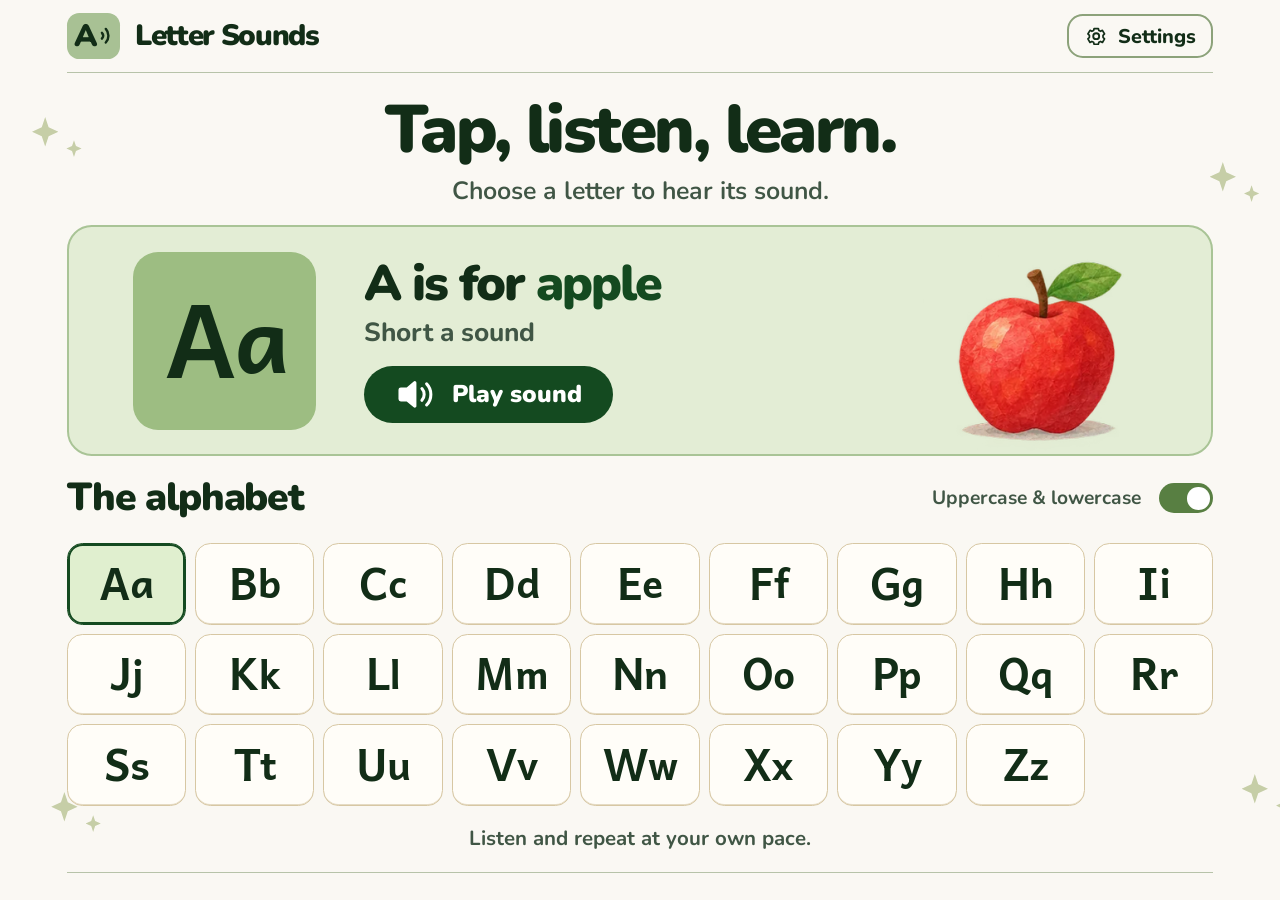
==== index.html @ 4aa6df6b "Build the Letter Sounds phonics app" ====
<!doctype html>
<html lang="en">
<head>
  <meta charset="utf-8">
  <meta name="viewport" content="width=device-width, initial-scale=1">
  <meta name="theme-color" content="#faf8f3">
  <meta name="description" content="Tap any letter from A to Z to hear its English phonics sound.">
  <title>Letter Sounds</title>
  <link rel="stylesheet" href="styles.css">
  <link rel="icon" href="data:,">
  <script src="app.js" defer></script>
</head>
<body>
  <header class="site-header">
    <div class="header-inner">
      <div class="wordmark">
        <span class="brand-icon" aria-hidden="true">
          A
          <svg viewBox="0 0 14 20" fill="none" stroke="currentColor" stroke-width="2.5" stroke-linecap="round">
            <path d="M3 7c1.5 1.7 1.5 4.3 0 6m4-10c3.6 3.9 3.6 10.1 0 14"/>
          </svg>
        </span>
        <span>Letter Sounds</span>
      </div>
      <button class="settings-button" id="open-settings" type="button" aria-haspopup="dialog">
        <svg aria-hidden="true" viewBox="0 0 24 24" fill="none" stroke="currentColor" stroke-width="2" stroke-linecap="round" stroke-linejoin="round">
          <path d="M9.5 3.5h5l.6 2.4 2 .9 2.2-1.2 2.5 4.3-1.8 1.7v2.3l1.8 1.7-2.5 4.3-2.2-1.2-2 .9-.6 2.4h-5l-.6-2.4-2-.9-2.2 1.2-2.5-4.3L4 13.9v-2.3L2.2 9.9l2.5-4.3 2.2 1.2 2-.9z" transform="translate(1.1 .6) scale(.91)"/>
          <circle cx="12" cy="12" r="3.2"/>
        </svg>
        Settings
      </button>
    </div>
  </header>

  <main class="shell" id="main">
    <div class="margin-stars" aria-hidden="true"><i></i><i></i><i></i><i></i></div>

    <div class="introduction">
      <h1>Tap, listen, learn.</h1>
      <p>Choose a letter to hear its sound.</p>
    </div>

    <section class="sound-card" id="sound-card" aria-labelledby="example-title">
      <div class="letter-preview" aria-hidden="true"><span id="large-upper">A</span><span class="lowercase" id="large-lower">a</span></div>
      <div class="sound-details">
        <div class="example" aria-live="polite" aria-atomic="true">
          <h2 id="example-title"><span id="example-prefix">A is for</span> <strong id="example-word">apple</strong></h2>
          <p id="sound-description">Short a sound</p>
        </div>
        <button class="play-button" id="play-sound" type="button">
          <svg aria-hidden="true" viewBox="0 0 32 28">
            <path fill="currentColor" d="M3 8h5l6-5a1.4 1.4 0 0 1 2.3 1v20a1.4 1.4 0 0 1-2.3 1l-6-5H3a2 2 0 0 1-2-2v-8a2 2 0 0 1 2-2Z"/>
            <path class="sound-waves" d="M21 9a7.5 7.5 0 0 1 0 10m4-14a13 13 0 0 1 0 18" fill="none" stroke="currentColor" stroke-width="2.6" stroke-linecap="round"/>
          </svg>
          Play sound
        </button>
      </div>
      <div class="example-picture" id="example-picture" aria-hidden="true"></div>
    </section>
    <p class="playback-status" id="playback-status" role="status" hidden></p>

    <section class="alphabet" aria-labelledby="alphabet-title">
      <div class="alphabet-header">
        <h2 id="alphabet-title">The alphabet</h2>
        <label class="switch-label">
          <span>Uppercase &amp; lowercase</span>
          <input class="switch" type="checkbox" role="switch" id="show-lowercase" checked>
        </label>
      </div>
      <div class="letters" id="letters"></div>
      <noscript><p>Enable JavaScript in your browser to play the letter sounds.</p></noscript>
    </section>

    <footer class="practice-note">Listen and repeat at your own pace.</footer>
  </main>

  <dialog id="settings" aria-labelledby="settings-title">
    <div class="dialog-content">
      <h2 id="settings-title">Settings</h2>
      <label class="switch-label picture-setting">
        <span>Show example pictures</span>
        <input class="switch" type="checkbox" role="switch" id="show-pictures" checked>
      </label>
      <p class="credits">Phonics sounds by <a href="https://phonicademy.com/audio-license" target="_blank" rel="noopener noreferrer">Phonicademy</a>.</p>
      <form method="dialog">
        <button class="done-button" type="submit" autofocus>Done</button>
      </form>
    </div>
  </dialog>

  <audio id="phonics-audio" preload="none"></audio>
</body>
</html>
---- styles.css ----
@font-face {
  font-family: Nunito;
  src: url("assets/fonts/nunito.woff2") format("woff2");
  font-style: normal;
  font-weight: 400 900;
  font-display: swap;
}

@font-face {
  font-family: Andika;
  src: url("assets/fonts/andika.woff2") format("woff2");
  font-style: normal;
  font-weight: 700;
  font-display: swap;
}

:root {
  color-scheme: light;
  --paper: #faf8f3;
  --ink: #122d17;
  --muted: #405645;
  --fern: #144a20;
  --leaf: #587f42;
  --panel: #e3edd5;
  --panel-edge: #a9c496;
  --letter-block: #9dbd82;
  --tile: #fffdf8;
  --tile-edge: #d7c7a3;
  --tile-active: #e0efcf;
  --page-width: 77.5rem;
  --gutter: clamp(1rem, 5.2vw, 5.5rem);
  font-family: Nunito, "Trebuchet MS", sans-serif;
  color: var(--ink);
  background: var(--paper);
}

*, *::before, *::after { box-sizing: border-box; }

body { margin: 0; }

button, input { font: inherit; }

button {
  color: inherit;
  cursor: pointer;
  touch-action: manipulation;
}

button:focus-visible, input:focus-visible, a:focus-visible {
  outline: 3px solid #275c9b;
  outline-offset: 4px;
}

.shell, .header-inner {
  width: min(var(--page-width), calc(100% - 2 * var(--gutter)));
  margin-inline: auto;
}

.site-header {
  position: relative;
}

.site-header::after {
  content: "";
  display: block;
  width: min(85rem, calc(100% - 2 * var(--gutter)));
  height: 1px;
  margin-inline: auto;
  background: #b7c3a9;
}

.header-inner {
  display: flex;
  align-items: center;
  justify-content: space-between;
  gap: 0.75rem;
  min-height: 4.5rem;
  padding-block: 0.5rem;
}

.wordmark {
  display: flex;
  align-items: center;
  gap: clamp(0.55rem, 1.15vw, 1.05rem);
  font-size: clamp(1.2rem, 2.3vw, 2.25rem);
  font-weight: 900;
  line-height: 1;
  letter-spacing: -0.045em;
}

.brand-icon {
  display: inline-flex;
  align-items: center;
  justify-content: center;
  gap: 0.08em;
  width: clamp(2.45rem, 4.2vw, 4rem);
  height: clamp(2.35rem, 3.6vw, 3.45rem);
  border-radius: 0.4em;
  background: #a8c194;
  font-size: 1.05em;
  letter-spacing: -0.05em;
}

.brand-icon svg { width: 0.44em; height: 0.63em; }

.settings-button {
  display: inline-flex;
  flex-shrink: 0;
  align-items: center;
  gap: 0.5em;
  min-height: 2.75rem;
  padding: 0.35em 0.8em;
  border: 2px solid #8ca27a;
  border-radius: 0.8em;
  background: transparent;
  font-size: clamp(0.94rem, 1.55vw, 1.42rem);
  font-weight: 800;
}

.settings-button svg { width: 1.13em; height: 1.13em; }

.introduction {
  padding-block: clamp(1.3rem, 1.55vw, 1.55rem) clamp(1.1rem, 1.3vw, 1.35rem);
  text-align: center;
}

.introduction h1 {
  margin: 0;
  font-size: clamp(2.25rem, 5.25vw, 5.2rem);
  font-weight: 900;
  letter-spacing: -0.038em;
  line-height: 1.08;
  text-wrap: balance;
}

.introduction p {
  margin: 0.3em 0 0;
  color: var(--muted);
  font-size: clamp(1.06rem, 1.95vw, 1.8rem);
  font-weight: 650;
}

.sound-card {
  display: grid;
  grid-template-columns: auto minmax(0, 1fr) auto;
  align-items: center;
  gap: clamp(1rem, 3.8vw, 3.75rem);
  min-height: clamp(11.5rem, 18vw, 17.3rem);
  padding: 0 clamp(1.15rem, 5vw, 4.9rem);
  border: 2px solid var(--panel-edge);
  border-radius: 1.55rem;
  background: var(--panel);
}

.letter-preview {
  display: flex;
  align-items: center;
  justify-content: center;
  width: clamp(6.65rem, 14.3vw, 13.75rem);
  height: clamp(6.5rem, 13.9vw, 13.3rem);
  border-radius: 0.245em;
  background: var(--letter-block);
  font-family: Andika, Nunito, sans-serif;
  font-size: clamp(3.35rem, 8vw, 7.65rem);
  font-weight: 700;
  line-height: 1;
  letter-spacing: -0.045em;
  padding-bottom: 0.08em;
}

.letter-preview .lowercase { font-size: 0.88em; }

.sound-details { padding-block: 1rem; }

.example h2 {
  margin: 0;
  font-size: clamp(1.85rem, 3.9vw, 3.75rem);
  font-weight: 900;
  line-height: 1.06;
  letter-spacing: -0.04em;
}

.example strong { color: var(--fern); font-weight: inherit; }

.example p {
  margin: 0.2em 0 0.65em;
  color: var(--muted);
  font-size: clamp(1.06rem, 2.05vw, 1.95rem);
  font-weight: 750;
  line-height: 1.23;
}

.play-button, .done-button {
  display: inline-flex;
  align-items: center;
  justify-content: center;
  gap: 0.65em;
  min-height: 2.75rem;
  padding: 0.45em 1.3em;
  border: 0;
  border-radius: 999px;
  background: var(--fern);
  color: #fff;
  font-weight: 900;
  line-height: 1.4;
}

.play-button {
  padding-block: 0.48em;
  font-size: clamp(1rem, 1.9vw, 1.8rem);
  white-space: nowrap;
}

.play-button svg {
  width: 1.65em;
  height: 1.35em;
}

[data-playing] .play-button { background: #276738; }

.example-picture {
  --picture-x: 0%;
  --picture-y: 0%;
  width: clamp(8rem, 17.5vw, 17rem);
  aspect-ratio: 1;
  background-repeat: no-repeat;
  background-size: 400% 400%;
  background-position: var(--picture-x) var(--picture-y);
}

.example-picture[data-sheet="1"] { background-image: url("assets/examples-a-m.webp"); }
.example-picture[data-sheet="2"] { background-image: url("assets/examples-n-z.webp"); }
[data-hide-pictures] .example-picture { visibility: hidden; }

.playback-status {
  margin: 0.6rem 0 0;
  color: #783421;
  font-weight: 800;
}

.alphabet-header {
  display: flex;
  align-items: center;
  justify-content: space-between;
  gap: 0.5rem 1rem;
  margin-block: clamp(0.9rem, 1.6vw, 1.5rem) clamp(0.6rem, 1.75vw, 1.65rem);
}

.alphabet-header h2 {
  margin: 0;
  font-size: clamp(1.55rem, 3.05vw, 2.85rem);
  font-weight: 900;
  line-height: 1.08;
  letter-spacing: -0.035em;
}

.switch-label {
  display: flex;
  align-items: center;
  gap: clamp(0.45rem, 1.35vw, 1.2rem);
  min-height: 2.75rem;
  color: var(--muted);
  font-size: clamp(0.9rem, 1.5vw, 1.4rem);
  font-weight: 700;
  cursor: pointer;
  touch-action: manipulation;
}

.switch {
  appearance: none;
  display: grid;
  place-items: center start;
  flex-shrink: 0;
  width: 2.85em;
  height: 1.55em;
  margin: 0;
  padding: 0 0.18em;
  border: 0;
  border-radius: 100px;
  background: #6c7569;
  cursor: pointer;
}

.switch::before {
  content: "";
  width: 1.18em;
  height: 1.18em;
  border-radius: 50%;
  background: #fff;
}

.switch:checked { background: var(--leaf); }
.switch:checked::before { justify-self: end; }

.letters {
  display: grid;
  grid-template-columns: repeat(9, minmax(0, 1fr));
  gap: clamp(0.5rem, 0.7vw, 0.75rem);
}

.letter {
  display: flex;
  align-items: center;
  justify-content: center;
  min-height: clamp(3.6rem, 6.4vw, 6.1rem);
  padding: 0 0.06em 0.09em;
  border: 1px solid var(--tile-edge);
  border-radius: clamp(0.7rem, 1.2vw, 1.05rem);
  background: var(--tile);
  box-shadow: inset 0 -1px #e5dbc4;
  font-family: Andika, Nunito, sans-serif;
  font-size: clamp(1.65rem, 3.45vw, 3.2rem);
  font-weight: 700;
  line-height: 1;
  letter-spacing: -0.02em;
}

.letter .lowercase { font-size: 0.89em; }

.letter[aria-pressed="true"] {
  border-color: var(--fern);
  background: var(--tile-active);
  box-shadow: inset 0 0 0 2px var(--fern);
}

.letter:active { background: #d3e5be; }
[data-uppercase-only] .lowercase { display: none; }

.practice-note {
  padding: 0.85em 0 1em;
  color: var(--muted);
  font-size: clamp(1rem, 1.6vw, 1.45rem);
  font-weight: 700;
  text-align: center;
}

.shell::after {
  content: "";
  display: block;
  height: 1px;
  margin: 0 auto 1rem;
  background: #b7c3a9;
}

.margin-stars {
  position: absolute;
  inset: 0;
  overflow: hidden;
  z-index: -1;
  pointer-events: none;
}

.margin-stars i {
  position: absolute;
  color: #c6cea7;
}

.margin-stars i:nth-child(1) { left: 2.5%; top: 13%; }
.margin-stars i:nth-child(2) { right: 5.5%; top: 18%; }
.margin-stars i:nth-child(3) { left: 4%; top: 88%; }
.margin-stars i:nth-child(4) { right: 3%; top: 86%; }

.margin-stars i::before, .margin-stars i::after {
  content: "";
  position: absolute;
  width: 1.65rem;
  height: 1.85rem;
  background: currentColor;
  clip-path: polygon(50% 0, 63% 35%, 100% 50%, 63% 65%, 50% 100%, 37% 65%, 0 50%, 37% 35%);
}

.margin-stars i::after {
  width: 0.95rem;
  height: 1.05rem;
  left: 2.15rem;
  top: 1.45rem;
}

dialog {
  width: min(26rem, calc(100% - 2rem));
  max-height: calc(100% - 2rem);
  padding: 0;
  border: 2px solid var(--panel-edge);
  border-radius: 1.35rem;
  background: var(--paper);
  color: var(--ink);
  box-shadow: 0 1rem 3.5rem #15261433;
}

dialog::backdrop { background: #18251765; }

.dialog-content { padding: 1.5rem; }

.dialog-content h2 {
  margin: 0 0 0.4rem;
  font-size: 1.85rem;
  font-weight: 900;
}

.picture-setting {
  justify-content: space-between;
  padding-block: 0.55rem;
  font-size: 1.06rem;
}

.credits { margin: 0.75rem 0 1.25rem; color: var(--muted); }
.credits a { color: var(--fern); font-weight: 800; }
.done-button { min-width: 6.5rem; }

@media (hover: hover) {
  .settings-button:hover { background: #edf0e5; }
  .play-button:hover, .done-button:hover { background: #276738; }
  .letter:not([aria-pressed="true"]):hover { background: #f1f5e8; }
}

@media (max-width: 74rem) {
  .margin-stars { display: none; }
}

@media (max-width: 58rem) {
  .letters { grid-template-columns: repeat(6, minmax(0, 1fr)); }
  .letter { min-height: clamp(3.75rem, 8.8vw, 5rem); }
}

@media (max-width: 39rem) {
  :root { --gutter: 1rem; }

  .header-inner { min-height: 3.75rem; }
  .settings-button { border-width: 1px; }
  .introduction { padding-block: 1.2rem 1rem; }
  .introduction p { margin-top: 0.4rem; }

  .sound-card {
    grid-template-columns: auto minmax(0, 1fr) auto;
    gap: 0.7rem;
    min-height: 10rem;
    padding: 1rem 0.85rem;
    border-radius: 1.15rem;
  }

  .letter-preview {
    width: clamp(3.4rem, 16.5vw, 6.65rem);
    height: clamp(3.5rem, 16.5vw, 6.5rem);
    font-size: clamp(1.95rem, 9.2vw, 3.35rem);
    border-radius: 0.3em;
  }

  .sound-details { padding: 0; }
  .example h2 { font-size: clamp(1.17rem, 5.5vw, 1.85rem); }
  .example p { font-size: clamp(0.9rem, 3.65vw, 1.05rem); margin-block: 0.32em 0.65em; }
  .play-button { padding-inline: 0.78em; gap: 0.45em; }
  .play-button svg { width: 1.25em; }
  .example-picture { width: clamp(2.65rem, 16vw, 8rem); }

  .alphabet-header { margin-block: 0.8rem 0.5rem; column-gap: 0.45rem; flex-wrap: wrap; }
  .alphabet-header h2 { font-size: clamp(1.2rem, 5.5vw, 1.6rem); }
  .switch-label { gap: 0.45rem; }
  .alphabet-header .switch-label { font-size: 0.85rem; }
  .letters { grid-template-columns: repeat(4, minmax(0, 1fr)); }
  .letter { min-height: clamp(3.45rem, 16vw, 4.5rem); font-size: clamp(1.6rem, 7.8vw, 2.35rem); }
}

@media (max-width: 23rem) {
  .sound-card { gap: 0.45rem; padding-inline: 0.62rem; }
  .example-picture { width: clamp(2.4rem, 14vw, 3.5rem); }
  .alphabet-header { column-gap: 0.4rem; }
  .alphabet-header .switch-label { font-size: 0.82rem; }
}
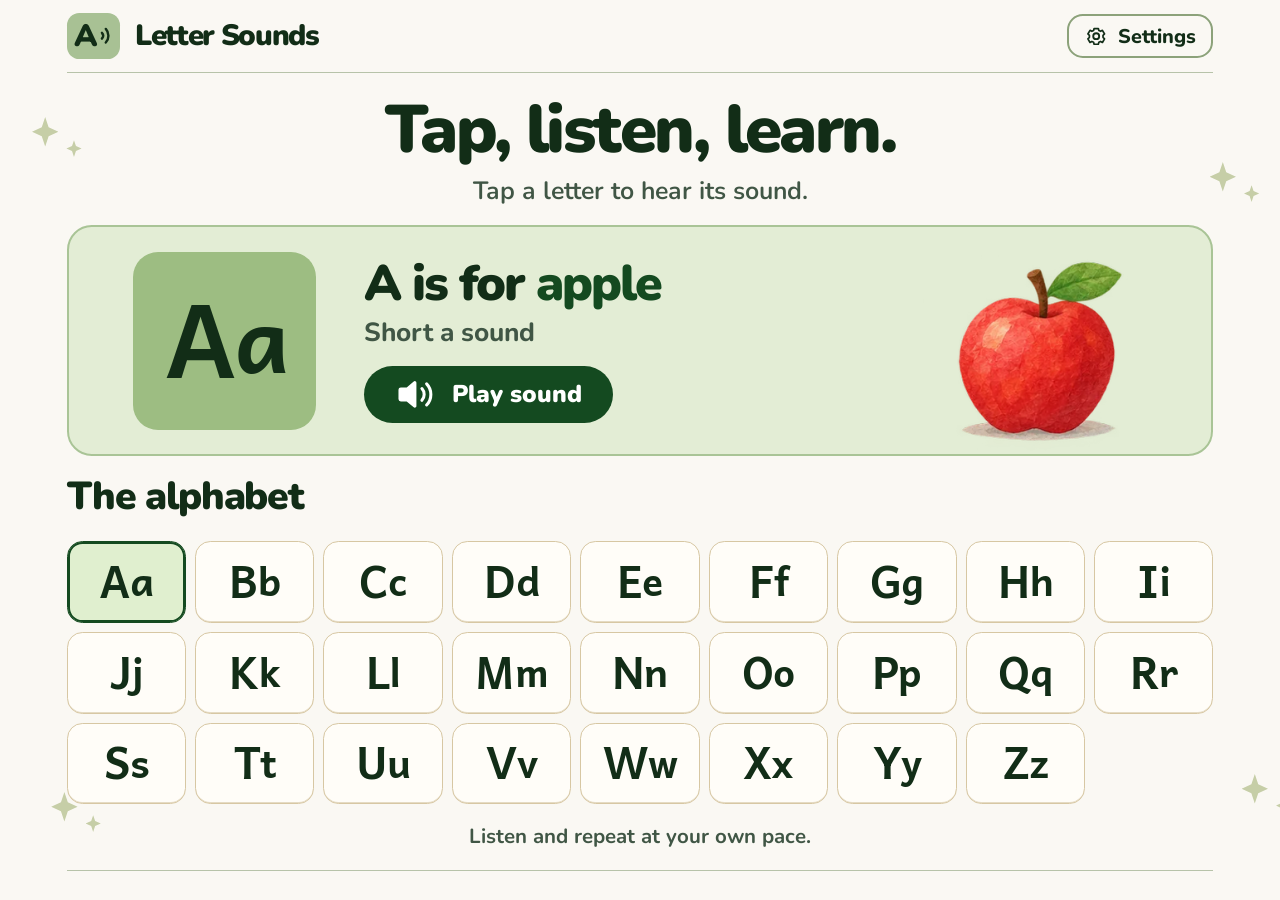
==== commit a718240a: "Shorten phonics clips and simplify mobile practice" ====
--- a/index.html
+++ b/index.html
@@ -37,7 +37,7 @@
 
     <div class="introduction">
       <h1>Tap, listen, learn.</h1>
-      <p>Choose a letter to hear its sound.</p>
+      <p>Tap a letter to hear its sound.</p>
     </div>
 
     <section class="sound-card" id="sound-card" aria-labelledby="example-title">
@@ -55,18 +55,12 @@
           Play sound
         </button>
       </div>
-      <div class="example-picture" id="example-picture" aria-hidden="true"></div>
+      <div class="example-picture" id="example-picture" data-sheet="1" aria-hidden="true"></div>
     </section>
     <p class="playback-status" id="playback-status" role="status" hidden></p>
 
     <section class="alphabet" aria-labelledby="alphabet-title">
-      <div class="alphabet-header">
-        <h2 id="alphabet-title">The alphabet</h2>
-        <label class="switch-label">
-          <span>Uppercase &amp; lowercase</span>
-          <input class="switch" type="checkbox" role="switch" id="show-lowercase" checked>
-        </label>
-      </div>
+      <h2 id="alphabet-title">The alphabet</h2>
       <div class="letters" id="letters"></div>
       <noscript><p>Enable JavaScript in your browser to play the letter sounds.</p></noscript>
     </section>
@@ -77,7 +71,11 @@
   <dialog id="settings" aria-labelledby="settings-title">
     <div class="dialog-content">
       <h2 id="settings-title">Settings</h2>
-      <label class="switch-label picture-setting">
+      <label class="switch-label">
+        <span>Show lowercase letters</span>
+        <input class="switch" type="checkbox" role="switch" id="show-lowercase" checked>
+      </label>
+      <label class="switch-label">
         <span>Show example pictures</span>
         <input class="switch" type="checkbox" role="switch" id="show-pictures" checked>
       </label>
--- a/styles.css
+++ b/styles.css
@@ -238,16 +238,8 @@
   font-weight: 800;
 }
 
-.alphabet-header {
-  display: flex;
-  align-items: center;
-  justify-content: space-between;
-  gap: 0.5rem 1rem;
+.alphabet h2 {
   margin-block: clamp(0.9rem, 1.6vw, 1.5rem) clamp(0.6rem, 1.75vw, 1.65rem);
-}
-
-.alphabet-header h2 {
-  margin: 0;
   font-size: clamp(1.55rem, 3.05vw, 2.85rem);
   font-weight: 900;
   line-height: 1.08;
@@ -257,10 +249,12 @@
 .switch-label {
   display: flex;
   align-items: center;
-  gap: clamp(0.45rem, 1.35vw, 1.2rem);
+  justify-content: space-between;
+  gap: 0.75rem;
   min-height: 2.75rem;
+  padding-block: 0.55rem;
   color: var(--muted);
-  font-size: clamp(0.9rem, 1.5vw, 1.4rem);
+  font-size: 1.06rem;
   font-weight: 700;
   cursor: pointer;
   touch-action: manipulation;
@@ -323,7 +317,7 @@
   box-shadow: inset 0 0 0 2px var(--fern);
 }
 
-.letter:active { background: #d3e5be; }
+.letter:active, [data-playing] .letter[aria-pressed="true"] { background: #c6dfa8; }
 [data-uppercase-only] .lowercase { display: none; }
 
 .practice-note {
@@ -397,12 +391,6 @@
   font-weight: 900;
 }
 
-.picture-setting {
-  justify-content: space-between;
-  padding-block: 0.55rem;
-  font-size: 1.06rem;
-}
-
 .credits { margin: 0.75rem 0 1.25rem; color: var(--muted); }
 .credits a { color: var(--fern); font-weight: 800; }
 .done-button { min-width: 6.5rem; }
@@ -427,14 +415,14 @@
 
   .header-inner { min-height: 3.75rem; }
   .settings-button { border-width: 1px; }
-  .introduction { padding-block: 1.2rem 1rem; }
+  .introduction { padding-block: 1rem 0.85rem; }
   .introduction p { margin-top: 0.4rem; }
 
   .sound-card {
     grid-template-columns: auto minmax(0, 1fr) auto;
     gap: 0.7rem;
-    min-height: 10rem;
-    padding: 1rem 0.85rem;
+    min-height: 9.25rem;
+    padding: 0.75rem 0.85rem;
     border-radius: 1.15rem;
   }
 
@@ -447,22 +435,18 @@
 
   .sound-details { padding: 0; }
   .example h2 { font-size: clamp(1.17rem, 5.5vw, 1.85rem); }
-  .example p { font-size: clamp(0.9rem, 3.65vw, 1.05rem); margin-block: 0.32em 0.65em; }
+  .example p { font-size: clamp(0.9rem, 3.65vw, 1.05rem); margin-block: 0.32em 0.5em; }
   .play-button { padding-inline: 0.78em; gap: 0.45em; }
   .play-button svg { width: 1.25em; }
   .example-picture { width: clamp(2.65rem, 16vw, 8rem); }
 
-  .alphabet-header { margin-block: 0.8rem 0.5rem; column-gap: 0.45rem; flex-wrap: wrap; }
-  .alphabet-header h2 { font-size: clamp(1.2rem, 5.5vw, 1.6rem); }
-  .switch-label { gap: 0.45rem; }
-  .alphabet-header .switch-label { font-size: 0.85rem; }
-  .letters { grid-template-columns: repeat(4, minmax(0, 1fr)); }
-  .letter { min-height: clamp(3.45rem, 16vw, 4.5rem); font-size: clamp(1.6rem, 7.8vw, 2.35rem); }
+  .alphabet h2 { margin-block: 0.8rem 0.5rem; font-size: clamp(1.2rem, 5.5vw, 1.6rem); }
+  .letters { grid-template-columns: repeat(5, minmax(0, 1fr)); }
+  .letter { min-height: clamp(3.45rem, 14.5vw, 4.5rem); font-size: clamp(1.6rem, 7.2vw, 2.35rem); }
 }
 
 @media (max-width: 23rem) {
   .sound-card { gap: 0.45rem; padding-inline: 0.62rem; }
   .example-picture { width: clamp(2.4rem, 14vw, 3.5rem); }
-  .alphabet-header { column-gap: 0.4rem; }
-  .alphabet-header .switch-label { font-size: 0.82rem; }
-}
+  .letters { grid-template-columns: repeat(4, minmax(0, 1fr)); }
+}
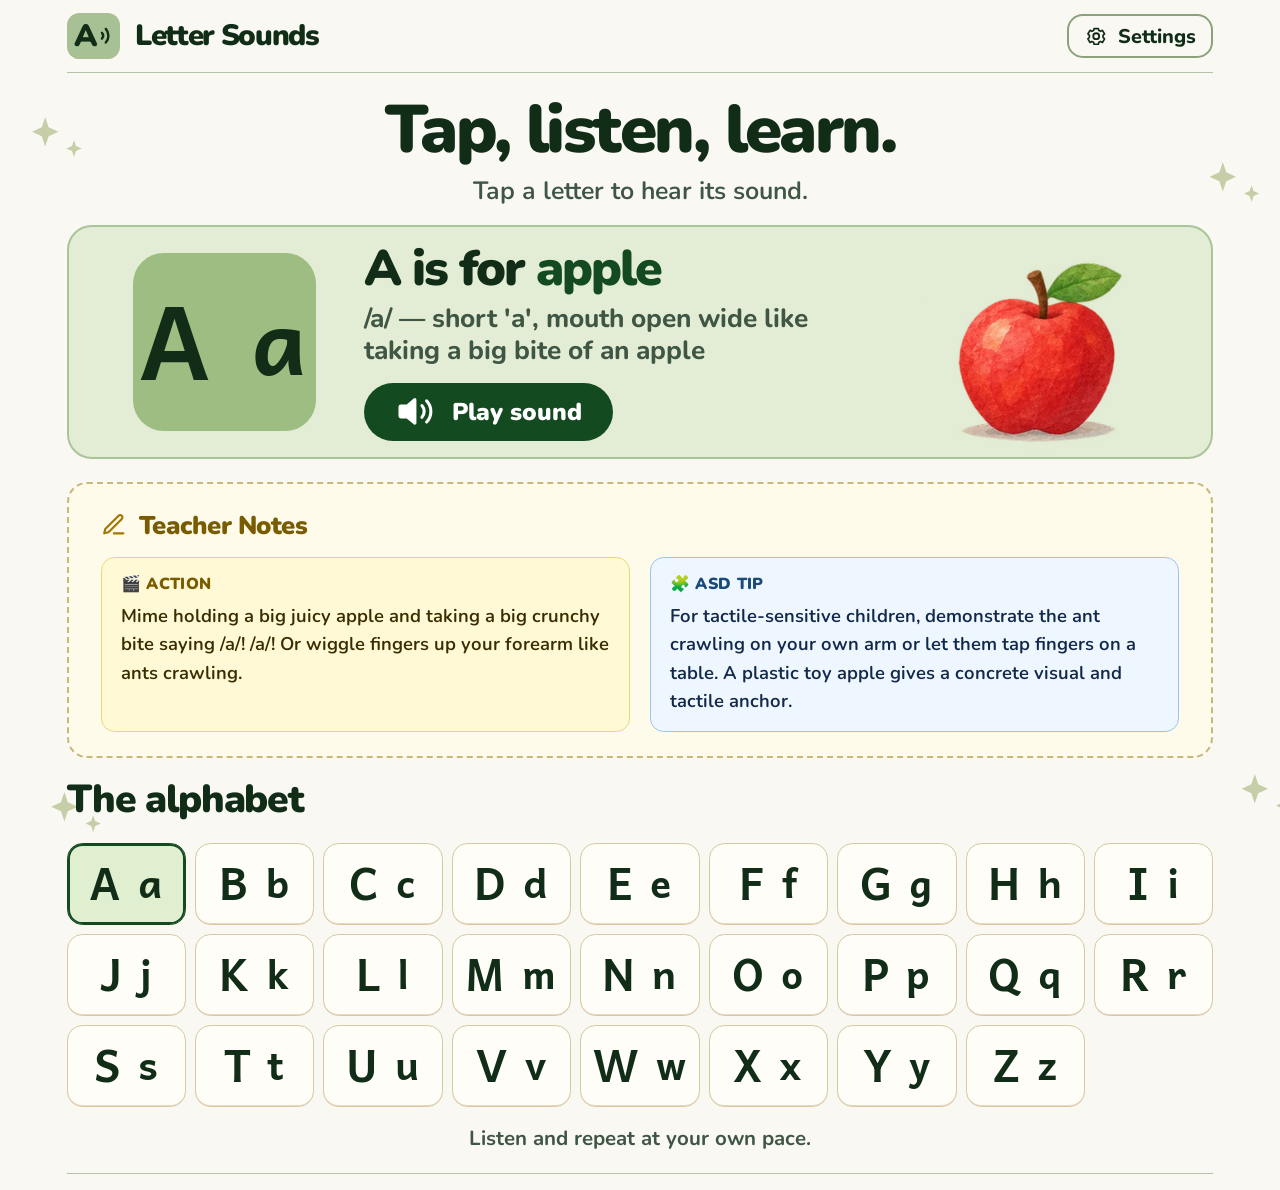
==== commit 05287b75: "Add PWA support, ASD teacher notes, letter spacing, and phonics corrections" ====
--- a/index.html
+++ b/index.html
@@ -6,8 +6,13 @@
   <meta name="theme-color" content="#faf8f3">
   <meta name="description" content="Tap any letter from A to Z to hear its English phonics sound.">
   <title>Letter Sounds</title>
+  <meta name="apple-mobile-web-app-capable" content="yes">
+  <meta name="apple-mobile-web-app-status-bar-style" content="default">
+  <meta name="apple-mobile-web-app-title" content="Letter Sounds">
+  <link rel="apple-touch-icon" href="assets/icon-192.png">
+  <link rel="manifest" href="manifest.json">
   <link rel="stylesheet" href="styles.css">
-  <link rel="icon" href="data:,">
+  <link rel="icon" type="image/png" href="assets/icon-192.png">
   <script src="app.js" defer></script>
 </head>
 <body>
@@ -45,7 +50,7 @@
       <div class="sound-details">
         <div class="example" aria-live="polite" aria-atomic="true">
           <h2 id="example-title"><span id="example-prefix">A is for</span> <strong id="example-word">apple</strong></h2>
-          <p id="sound-description">Short a sound</p>
+          <p id="sound-description">/a/ — short &lsquo;a&rsquo;, mouth open wide like taking a big bite of an apple</p>
         </div>
         <button class="play-button" id="play-sound" type="button">
           <svg aria-hidden="true" viewBox="0 0 32 28">
@@ -58,6 +63,23 @@
       <div class="example-picture" id="example-picture" data-sheet="1" aria-hidden="true"></div>
     </section>
     <p class="playback-status" id="playback-status" role="status" hidden></p>
+
+    <section class="teacher-notes" aria-labelledby="teacher-notes-title">
+      <h2 id="teacher-notes-title">
+        <svg aria-hidden="true" viewBox="0 0 24 24" fill="none" stroke="currentColor" stroke-width="2" stroke-linecap="round" stroke-linejoin="round"><path d="M12 20h9"/><path d="M16.5 3.5a2.121 2.121 0 0 1 3 3L7 19l-4 1 1-4Z"/></svg>
+        Teacher Notes
+      </h2>
+      <div class="teacher-notes-body">
+        <div class="teacher-note-block teacher-note-action">
+          <span class="note-label">🎬 Action</span>
+          <p id="teacher-action">Mime holding a big juicy apple and taking a big crunchy bite saying /a/! /a/! Or wiggle fingers up your forearm like ants crawling.</p>
+        </div>
+        <div class="teacher-note-block teacher-note-asd">
+          <span class="note-label">🧩 ASD Tip</span>
+          <p id="teacher-asd">For tactile-sensitive children, demonstrate the ant crawling on your own arm or let them tap fingers on a table. A plastic toy apple gives a concrete visual and tactile anchor.</p>
+        </div>
+      </div>
+    </section>
 
     <section class="alphabet" aria-labelledby="alphabet-title">
       <h2 id="alphabet-title">The alphabet</h2>
@@ -87,5 +109,12 @@
   </dialog>
 
   <audio id="phonics-audio" preload="none"></audio>
+  <script>
+    if ("serviceWorker" in navigator) {
+      window.addEventListener("load", () => {
+        navigator.serviceWorker.register("sw.js").catch(() => {});
+      });
+    }
+  </script>
 </body>
 </html>
--- a/styles.css
+++ b/styles.css
@@ -156,19 +156,23 @@
   display: flex;
   align-items: center;
   justify-content: center;
+  gap: clamp(0.5rem, 1.8vw, 1.35rem);
   width: clamp(6.65rem, 14.3vw, 13.75rem);
   height: clamp(6.5rem, 13.9vw, 13.3rem);
-  border-radius: 0.245em;
+  border-radius: 0.3em;
   background: var(--letter-block);
   font-family: Andika, Nunito, sans-serif;
   font-size: clamp(3.35rem, 8vw, 7.65rem);
   font-weight: 700;
   line-height: 1;
-  letter-spacing: -0.045em;
+  letter-spacing: 0.04em;
   padding-bottom: 0.08em;
 }
 
-.letter-preview .lowercase { font-size: 0.88em; }
+.letter-preview .lowercase {
+  font-size: 0.88em;
+  margin-left: 0.15em;
+}
 
 .sound-details { padding-block: 1rem; }
 
@@ -237,6 +241,81 @@
   color: #783421;
   font-weight: 800;
 }
+
+/* ── Teacher Notes ─────────────────────────────────── */
+.teacher-notes {
+  margin-block: clamp(1rem, 1.8vw, 1.75rem) 0;
+  padding: clamp(1rem, 2vw, 1.5rem) clamp(1.1rem, 2.5vw, 2rem);
+  border: 2px dashed #c9b87a;
+  border-radius: 1.25rem;
+  background: #fffbea;
+}
+
+.teacher-notes h2 {
+  display: flex;
+  align-items: center;
+  gap: 0.5em;
+  margin: 0 0 0.9rem;
+  font-size: clamp(1.1rem, 2vw, 1.6rem);
+  font-weight: 900;
+  color: #7a5c00;
+  letter-spacing: -0.02em;
+}
+
+.teacher-notes h2 svg {
+  width: 1em;
+  height: 1em;
+  flex-shrink: 0;
+  stroke: #a07800;
+}
+
+.teacher-notes-body {
+  display: grid;
+  grid-template-columns: 1fr 1fr;
+  gap: clamp(0.75rem, 1.5vw, 1.25rem);
+}
+
+.teacher-note-block {
+  padding: clamp(0.7rem, 1.2vw, 1rem) clamp(0.85rem, 1.5vw, 1.2rem);
+  border-radius: 0.85rem;
+}
+
+.teacher-note-action { background: #fff9d6; border: 1px solid #e8d87a; }
+.teacher-note-asd    { background: #eef6ff; border: 1px solid #97c4f0; }
+
+.note-label {
+  display: block;
+  margin-bottom: 0.4em;
+  font-size: clamp(0.8rem, 1.3vw, 1rem);
+  font-weight: 900;
+  letter-spacing: 0.02em;
+  text-transform: uppercase;
+  color: #7a5c00;
+}
+
+.teacher-note-asd .note-label { color: #1a4a7a; }
+
+.teacher-note-block p {
+  margin: 0;
+  font-size: clamp(0.88rem, 1.5vw, 1.15rem);
+  font-weight: 650;
+  line-height: 1.55;
+  color: #3a2e00;
+}
+
+.teacher-note-asd p { color: #12294a; }
+
+@media (max-width: 52rem) {
+  .teacher-notes-body { grid-template-columns: 1fr; }
+}
+
+@media (max-width: 39rem) {
+  .teacher-notes {
+    padding: 0.85rem 0.95rem;
+    border-radius: 1rem;
+  }
+}
+/* ────────────────────────────────────────────────────── */
 
 .alphabet h2 {
   margin-block: clamp(0.9rem, 1.6vw, 1.5rem) clamp(0.6rem, 1.75vw, 1.65rem);
@@ -296,8 +375,9 @@
   display: flex;
   align-items: center;
   justify-content: center;
+  gap: clamp(0.35rem, 0.75vw, 0.65rem);
   min-height: clamp(3.6rem, 6.4vw, 6.1rem);
-  padding: 0 0.06em 0.09em;
+  padding: 0 0.1em 0.09em;
   border: 1px solid var(--tile-edge);
   border-radius: clamp(0.7rem, 1.2vw, 1.05rem);
   background: var(--tile);
@@ -306,10 +386,13 @@
   font-size: clamp(1.65rem, 3.45vw, 3.2rem);
   font-weight: 700;
   line-height: 1;
-  letter-spacing: -0.02em;
-}
-
-.letter .lowercase { font-size: 0.89em; }
+  letter-spacing: 0.03em;
+}
+
+.letter .lowercase {
+  font-size: 0.89em;
+  margin-left: 0.15em;
+}
 
 .letter[aria-pressed="true"] {
   border-color: var(--fern);
